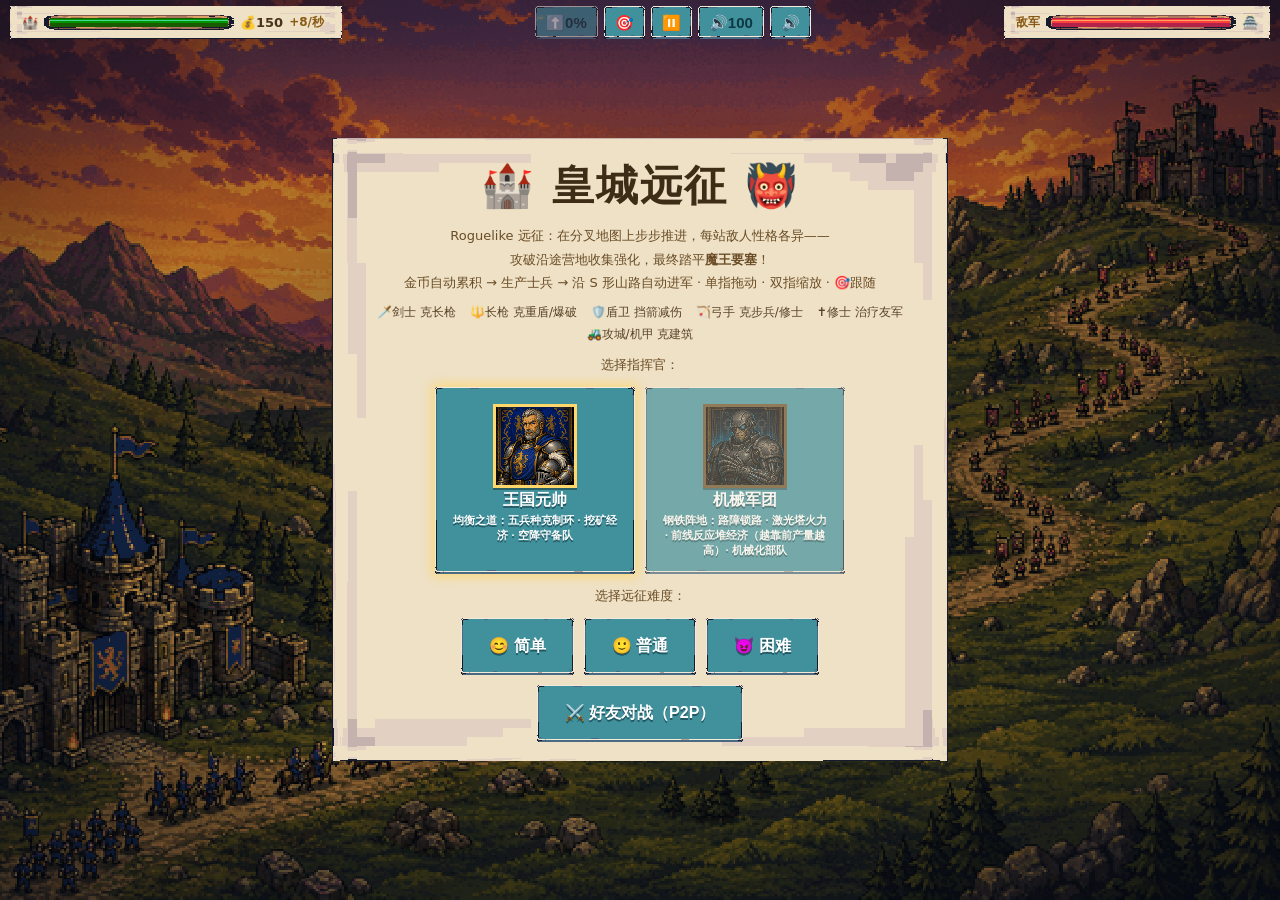
==== index.html @ db166dff "表情移到屏幕左侧并加冷却 + 老兵两级军衔 + 机械军团技能改为区域炮击 表情 - 气泡从世界坐标（城堡旁）改为屏幕左侧 DOM 流，镜头拖到哪都看得见，带发送者标签 - 新增 4.5 秒冷却：按钮显" ====
<!DOCTYPE html>
<html lang="zh">
<head>
<meta charset="utf-8">
<meta name="viewport" content="width=device-width,initial-scale=1,maximum-scale=1,user-scalable=no,viewport-fit=cover">
<title>🏰 皇城对决</title>
<link rel="stylesheet" href="css/style.css">
</head>
<body>
<canvas id="cv"></canvas>

<div id="topbar">
  <div class="side"><span>🏰</span><div class="hpwrap"><div class="hpfill" id="hpL"></div></div><span id="money">💰150</span><span class="inc" id="incomeTxt">+8/秒</span><span id="wTag"></span></div>
  <div class="mid">
    <button class="iconbtn" id="btnEvolve" title="攒经验进化时代">⬆️0%</button>
    <button class="iconbtn on" id="btnFollow" title="自动跟随战线">🎯</button>
    <button class="iconbtn" id="btnPause" title="暂停">⏸️</button>
    <button class="iconbtn" id="btnVol" title="音量大小（点击后拖动调节）">🔊100</button>
    <button class="iconbtn" id="btnMute" title="静音开关">🔊</button>
    <div id="volPanel" class="hidden">
      <span id="volIcon">🔊</span>
      <input id="volRange" type="range" min="0" max="100" step="1" value="100" aria-label="音量">
      <span id="volNum">100</span>
    </div>
  </div>
  <div class="side"><span class="inc" id="foeLabel">敌军</span><span class="inc specOnly" id="foeEvo"></span><span class="specOnly" id="foeMoney"></span><div class="hpwrap red"><div class="hpfill" id="hpR"></div></div><span>🏯</span></div>
</div>

<div id="queuebar"></div>
<div id="toast"></div>
<div id="unitbar"></div>
<div id="emoteWrap" style="display:none">
  <div id="emoteFeed"></div>
  <button class="iconbtn" id="btnSpeedReq" title="游戏倍速">
    <span>⏩</span><span class="sv" id="spdVal">×1</span>
  </button>
  <button class="iconbtn specOnly" id="btnSpecFlip" title="切换视角">🔄</button>
  <button class="iconbtn specOnly" id="btnSpecExit" title="退出观战">🚪</button>
  <div id="emoteBar" class="hidden"></div>
  <button class="iconbtn" id="btnEmote" title="快速表情">😄</button>
</div>
<div id="specBadge" class="hidden">👁️ 观战中</div>

<div id="spdAsk" class="hidden">
  <span id="spdAskTxt"></span>
  <button class="obtn sm" id="btnSpdOk">✅ 同意</button>
  <button class="obtn sm" id="btnSpdNo">❌ 拒绝</button>
</div>

<div class="overlay" id="menu">
  <div class="panel">
    <h1>🏰 皇城远征 👹</h1>
    <p>Roguelike 远征：在分叉地图上步步推进，每站敌人性格各异——<br>
       攻破沿途营地收集强化，最终踏平<b>魔王要塞</b>！<br>
       金币自动累积 → 生产士兵 → 沿 S 形山路自动进军 · 单指拖动 · 双指缩放 · 🎯跟随</p>
    <div class="units-tip">
      <span>🗡️剑士 克长枪</span><span>🔱长枪 克重盾/爆破</span><span>🛡️盾卫 挡箭减伤</span><span>🏹弓手 克步兵/修士</span><span>✝️修士 治疗友军</span><span>🚜攻城/机甲 克建筑</span>
    </div>
    <p style="margin:0">选择指挥官：</p>
    <div class="diffs" id="cmdrPickMenu"></div>
    <p style="margin:0">选择远征难度：</p>
    <div class="diffs">
      <button class="obtn" data-diff="easy">😊 简单</button>
      <button class="obtn" data-diff="normal">🙂 普通</button>
      <button class="obtn" data-diff="hard">😈 困难</button>
    </div>
    <div class="diffs">
      <button class="obtn" id="btnPvp">⚔️ 好友对战（P2P）</button>
    </div>
  </div>
</div>

<div class="overlay hidden" id="pvpov">
  <div class="panel">
    <h1>⚔️ 好友对战</h1>
    <p id="pvpStatus"></p>
    <div id="pvpPickSec" style="display:none;flex-direction:column;align-items:center;gap:8px">
      <p style="margin:0">选择你的指挥官：</p>
      <div class="diffs" id="pvpCmdrPick"></div>
      <div class="diffs"><button class="obtn" id="btnCmdrLock">✅ 确认指挥官</button></div>
      <p id="pvpFoeCmdr" style="margin:0;font-size:13px"></p>
    </div>
    <p id="pvpLink" style="word-break:break-all;font-size:12px"></p>
    <div class="diffs">
      <button class="obtn" id="btnPvpCopy">📋 复制邀请链接</button>
      <button class="obtn" id="btnPvpWatch">👁️ 复制观战链接</button>
      <button class="obtn" id="btnPvpStart" style="display:none">⚔️ 开始对战</button>
      <button class="obtn" id="btnPvpCancel">↩️ 返回</button>
    </div>
    <p style="font-size:12px">把链接发给好友，对方打开即自动进房。P2P 直连，双方各据一端；<br>少数网络（公司网/部分手机热点）可能打洞失败，换个网络即可。</p>
  </div>
</div>

<div class="overlay hidden" id="mapov">
  <div class="panel">
    <h1>🗺️ 远征地图</h1>
    <p id="mapInfo"></p>
    <div id="mapNodes"></div>
  </div>
</div>

<div class="overlay hidden" id="rewardov">
  <div class="panel">
    <h1 id="rewardTitle">🎁 战利品</h1>
    <div id="perkCards" class="diffs"></div>
  </div>
</div>

<div class="overlay hidden" id="runover">
  <div class="panel">
    <img id="runArt" class="endart hidden" alt="" draggable="false">
    <h1 id="runTitle"></h1>
    <p id="runDesc"></p>
    <div class="diffs">
      <button class="obtn" id="btnRunAgain">🔁 再次远征</button>
      <button class="obtn" id="btnRunMenu">🎚️ 主菜单</button>
    </div>
  </div>
</div>

<div class="overlay hidden" id="gameover">
  <div class="panel">
    <img id="goArt" class="endart hidden" alt="" draggable="false">
    <div id="goTitle"></div>
    <div class="diffs">
      <button class="obtn" id="btnAgain">🔁 再来一局</button>
      <button class="obtn" id="btnMenu">🎚️ 主菜单</button>
    </div>
  </div>
</div>

<div class="overlay hidden" id="pauseov">
  <div class="panel">
    <h1>⏸️ 已暂停</h1>
    <div class="diffs"><button class="obtn" id="btnResume">▶️ 继续</button></div>
  </div>
</div>

<script src="js/core.js"></script>
<script src="js/data.js"></script>
<script src="js/world.js"></script>
<script src="js/camera.js"></script>
<script src="js/audio_assets.js"></script>
<script src="js/game.js"></script>
<script src="js/render.js"></script>
<script src="js/ui.js"></script>
<script src="js/net.js"></script>
<script src="js/main.js"></script>
</body>
</html>
---- css/style.css ----
*{margin:0;padding:0;box-sizing:border-box;-webkit-tap-highlight-color:transparent}
:root{--sar:env(safe-area-inset-right,0px)}
html,body{height:100%;overflow:hidden;overscroll-behavior:none;background:#48632f;touch-action:none;user-select:none;-webkit-user-select:none;-webkit-touch-callout:none;font-family:system-ui,"Segoe UI","PingFang SC","Microsoft YaHei",sans-serif}
#cv{position:fixed;inset:0;display:block;touch-action:none}
#topbar{position:fixed;top:0;left:0;right:0;display:flex;align-items:flex-start;justify-content:space-between;gap:6px;padding:calc(6px + env(safe-area-inset-top)) calc(10px + env(safe-area-inset-right)) 0 calc(10px + env(safe-area-inset-left));pointer-events:none;z-index:20}
.side{display:flex;align-items:center;gap:6px;min-width:0;border:7px solid transparent;border-image:url('../assets/ts/ui_paper.png') 44 52 fill stretch;image-rendering:pixelated;padding:1px 5px;color:#4a3418;font-size:13px;font-weight:800;white-space:nowrap}
.inc{color:#8a5a16;font-weight:700;font-size:12px}
.hpwrap{flex:1 1 18vw;width:18vw;max-width:190px;min-width:24px;height:15px;background:url('../assets/ts/ui_bar.png');background-size:100% 100%;image-rendering:pixelated;padding:3px 6px;overflow:hidden}
.hpfill{height:100%;width:100%;background:url('../assets/ts/ui_barfill.png');background-size:100% 100%;image-rendering:pixelated;filter:hue-rotate(115deg) saturate(1.05);transition:width .25s}
.hpwrap.red .hpfill{filter:none}
.mid{display:flex;gap:6px;position:relative}
.iconbtn{pointer-events:auto;border:6px solid transparent;border-image:url('../assets/ts/ui_btn_sm.png') 30 fill stretch;image-rendering:pixelated;background:none;color:#0e3844;font-size:15px;line-height:1;padding:3px 5px;touch-action:manipulation;cursor:pointer;font-weight:800}
#btnFollow{opacity:.45}
#btnFollow.on{opacity:1}
#unitbar{position:fixed;left:0;right:0;bottom:0;display:flex;justify-content:center;align-items:stretch;gap:7px;padding:6px calc(8px + env(safe-area-inset-right)) calc(7px + env(safe-area-inset-bottom)) calc(8px + env(safe-area-inset-left));z-index:5}
.ub{flex:0 1 78px;min-width:56px;display:flex;flex-direction:column;align-items:center;padding:1px 2px 2px;border:9px solid transparent;border-image:url('../assets/ts/ui_button.png') 47 45 fill stretch;image-rendering:pixelated;background:none;color:#0c3a46;font-weight:800;touch-action:manipulation;cursor:pointer}
.ub .be{font-size:23px;line-height:1.2}
canvas.bi{width:27px;height:27px;image-rendering:pixelated}
.ub .bn{font-size:10px;color:#0c3a46;font-weight:700;line-height:1.2}
.ub .bc{font-size:11px;line-height:1.25;color:#083039}
.ub:disabled{opacity:.45;filter:grayscale(.9);cursor:default}
.ub.dark{border-image:url('../assets/ts/ui_button_red.png') 47 45 fill stretch;color:#fff}
.ub.dark .bn{color:#ffe9d0}
.ub.dark .bc{color:#ffd0b0}
.ub.dark.placing{box-shadow:0 0 10px 3px rgba(255,215,106,.7)}
#queuebar{position:fixed;left:50%;transform:translateX(-50%);bottom:calc(74px + env(safe-area-inset-bottom));display:flex;gap:4px;z-index:5;pointer-events:none}
.qitem{background:#f2e3c0;border:2px solid #a97f4b;border-radius:4px;padding:2px 5px 5px;font-size:15px;position:relative;color:#4a3418}
.qbar{position:absolute;left:3px;right:3px;bottom:2px;height:3px;background:rgba(90,60,20,.3);border-radius:2px;overflow:hidden}
.qfill{height:100%;background:#c8781e}
.overlay{position:fixed;inset:0;background:rgba(8,14,26,.74);display:flex;flex-direction:column;align-items:center;justify-content:center;gap:12px;z-index:10;color:#fff;text-align:center;padding:16px}
.overlay.hidden{display:none}
/* 大厅类界面铺像素背景图；文字都在羊皮纸面板里，所以只需轻度压暗+暗角衬托面板 */
#menu,#pvpov{background:
  radial-gradient(ellipse at center,rgba(6,10,20,.55) 0%,rgba(6,10,20,.28) 58%,rgba(6,10,20,.66) 100%),
  url('../assets/art/bg_menu.png') center/cover no-repeat #0b1526;
  image-rendering:pixelated}
.overlay h1{font-size:clamp(24px,6vw,42px);letter-spacing:2px}
.overlay p{font-size:13px;line-height:1.8;color:#cfe0ff;max-width:540px}
.diffs{display:flex;gap:10px;flex-wrap:wrap;justify-content:center}
.obtn{font-size:16px;font-weight:800;padding:8px 18px;border:10px solid transparent;border-image:url('../assets/ts/ui_button.png') 47 45 fill stretch;image-rendering:pixelated;background:none;color:#fff;text-shadow:0 2px 0 rgba(10,40,50,.55);touch-action:manipulation;cursor:pointer}
.obtn:active{transform:scale(.96)}
.panel{border:16px solid transparent;border-image:url('../assets/ts/ui_paper.png') 44 52 fill stretch;image-rendering:pixelated;padding:4px 12px;max-width:min(92vw,640px);max-height:88vh;overflow-y:auto;display:flex;flex-direction:column;align-items:center;gap:10px;color:#4a3418}
.panel h1{color:#3d2c16}
.panel p{color:#6a4c26}
.panel .units-tip span{color:#5a4326}
#mapNodes{display:flex;flex-direction:column-reverse;gap:10px;width:100%;position:relative}
#mapNodes svg{position:absolute;inset:0;pointer-events:none;z-index:0}
.maprow{display:grid;grid-template-columns:repeat(4,1fr);gap:6px}
.mnode{position:relative;z-index:1;min-width:0;font-size:13px;padding:6px 3px}
.mnode.done,.mnode:disabled{opacity:.45;filter:grayscale(.85)}
.pcard{display:flex;flex-direction:column;align-items:center;gap:2px;width:152px;padding:8px 6px}
.cmbtn{display:flex;flex-direction:column;align-items:center;gap:2px;width:200px;padding:7px 6px;opacity:.7}
.cmbtn small{font-size:11px;font-weight:600;line-height:1.35}
.cmbtn .pic{font-size:24px;line-height:1.2}
.cmbtn.sel{opacity:1;box-shadow:0 0 10px 3px rgba(255,215,106,.75)}
/* 指挥官立绘：无图时 buildCmdrPick 会自动退回 .pic 的 emoji */
.cmbtn .pic.art{display:block;width:84px;height:84px;image-rendering:pixelated;
  border:3px solid #6b4f2a;background:#1a1410;box-shadow:0 2px 0 rgba(0,0,0,.35)}
.cmbtn.sel .pic.art{border-color:#ffd76a}
.pcard .pic{font-size:26px;line-height:1.2}
.pcard small{font-size:11px;font-weight:600;line-height:1.35}
#goTitle{font-size:clamp(30px,7vw,50px)}
/* 结算插图：横屏手机上高度占比要克制，否则挤掉按钮 */
/* 大图不用 pixelated：显示尺寸与源图不是整数倍，硬采样会让像素块大小不均，平滑反而更好看 */
.endart{display:block;max-width:min(340px,74vw);max-height:46vh;
  border:4px solid #6b4f2a;box-shadow:0 3px 0 rgba(0,0,0,.35)}
.endart.hidden{display:none}
.units-tip{display:flex;flex-wrap:wrap;gap:5px 14px;justify-content:center;font-size:12px;color:#e6efff;max-width:560px}
/* 音量滑块面板：吊在顶栏音量按钮下方 */
#volPanel{position:absolute;top:calc(100% + 4px);right:0;display:flex;align-items:center;gap:7px;
  pointer-events:auto;touch-action:auto;background:#f2e3c0;border:3px solid #a97f4b;border-radius:9px;
  padding:6px 10px;color:#5a3a17;font-size:12px;font-weight:800;white-space:nowrap;z-index:22}
#volPanel.hidden{display:none}
#volNum{min-width:26px;text-align:right}
#volRange{-webkit-appearance:none;appearance:none;width:130px;height:14px;background:none;touch-action:auto;cursor:pointer}
#volRange::-webkit-slider-runnable-track{height:10px;background:#8a6b45;border:2px solid #5f4527;border-radius:0;
  box-shadow:inset 0 3px 0 rgba(255,255,255,.18)}
#volRange::-moz-range-track{height:10px;background:#8a6b45;border:2px solid #5f4527}
#volRange::-webkit-slider-thumb{-webkit-appearance:none;appearance:none;width:14px;height:20px;margin-top:-7px;
  background:#4fb4d8;border:2px solid #123b4d;border-radius:0;box-shadow:inset 0 -4px 0 rgba(0,0,0,.25)}
#volRange::-moz-range-thumb{width:14px;height:20px;background:#4fb4d8;border:2px solid #123b4d;border-radius:0}
@media (pointer:coarse){
  #volRange{width:150px;height:22px}
  #volRange::-webkit-slider-thumb{width:18px;height:26px;margin-top:-9px}
  #volPanel{padding:8px 12px;font-size:13px}
}
#emoteWrap{position:fixed;left:calc(8px + env(safe-area-inset-left));bottom:calc(92px + env(safe-area-inset-bottom));z-index:5;flex-direction:column;gap:8px;align-items:flex-start}
#btnSpeedReq{width:56px;height:56px;display:flex;flex-direction:column;align-items:center;justify-content:center;gap:0;font-size:17px;line-height:1.1;padding:0}
#btnSpeedReq .sv{font-size:13px;font-weight:800}
#spdAsk{position:fixed;top:calc(84px + env(safe-area-inset-top));left:50%;transform:translateX(-50%);z-index:31;display:flex;align-items:center;gap:8px;background:#f2e3c0;border:3px solid #a97f4b;border-radius:10px;padding:8px 12px;color:#5a3a17;font-size:14px;font-weight:800}
#spdAsk.hidden{display:none}
.obtn.sm{font-size:13px;padding:5px 10px;border-width:8px}
/* 横排而非竖排：竖排 8 个按钮高约 365px，横屏手机只有 390px 高，顶上 2~3 个会被顶出屏幕点不到 */
#emoteBar{display:flex;flex-direction:row;flex-wrap:wrap;gap:2px;max-width:min(80vw,380px);
  background:#f2e3c0;border:2px solid #a97f4b;border-radius:10px;padding:4px}
#emoteBar.hidden{display:none}
#emoteBar button{font-size:24px;background:none;border:none;padding:3px 8px;cursor:pointer;touch-action:manipulation;line-height:1.2}
/* 观战：只在 body.spectating 下出现的元素 */
.specOnly{display:none}
body.spectating .specOnly{display:inline-flex}
body.spectating #unitbar{display:none}
/* 观众保留生产队列（快照专门传了 q0/q1），队列条下移填补出兵栏的位置 */
body.spectating #queuebar{bottom:calc(18px + env(safe-area-inset-bottom))}
#specBadge{position:fixed;left:50%;transform:translateX(-50%);top:calc(6px + env(safe-area-inset-top));
  z-index:31;background:rgba(24,18,8,.72);color:#ffd76a;font-size:12px;font-weight:800;
  padding:3px 12px;border-radius:12px;pointer-events:none}
#specBadge.hidden{display:none}
/* 表情气泡流：屏幕左侧，不跟战场坐标走。
   作为 #emoteWrap 这一列的首个子项自动堆在按钮上方——观战时列里换成了另外几个按钮，
   靠 flex 自适应，不能写死 bottom 偏移（写死会盖住观战的切换视角按钮） */
/* 正序 + JS 前插新气泡：最新的在最上面，空间不够时 overflow 裁掉的是最下面的旧气泡。
   用 column-reverse 会反过来把刚收到的那条裁掉，正是要避免的 */
#emoteFeed{display:flex;flex-direction:column;gap:5px;align-items:flex-start;
  max-height:min(30vh,140px);pointer-events:none;overflow:hidden}
#emoteWrap.picking #emoteFeed{display:none}   /* 展开表情面板时让位，免得气泡压住选项 */
.ebub{display:flex;align-items:center;gap:6px;background:rgba(24,18,8,.72);
  border:2px solid #a97f4b;border-radius:14px;padding:2px 10px 2px 7px;
  white-space:nowrap;animation:ebfade 3.6s forwards}
.ebub .who{font-size:11px;font-weight:800;color:#f2e3c0;opacity:.9}
.ebub .face{font-size:20px;line-height:1.3}
.ebub.me{border-color:#5aa9ff}
.ebub.me .who{color:#a8d4ff}
.ebub.foe{border-color:#ff6a6a}
.ebub.foe .who{color:#ffb3b3}
.ebub.blue{border-color:#5aa9ff}
.ebub.red{border-color:#ff6a6a}
.ebub.spec{border-color:#a97f4b;opacity:.9}
@keyframes ebfade{0%{opacity:0;transform:translateX(-14px)}8%{opacity:1;transform:none}82%{opacity:1}100%{opacity:0}}
#btnEmote.cooling{opacity:.55;font-size:14px}
#toast{position:fixed;top:calc(46px + env(safe-area-inset-top));left:50%;transform:translateX(-50%);z-index:30;display:flex;flex-direction:column;gap:4px;align-items:center;pointer-events:none}
.tmsg{background:#f2e3c0;border:2px solid #a97f4b;color:#7a3c10;font-size:13px;font-weight:800;padding:5px 14px;border-radius:6px;white-space:nowrap;animation:tfade 3s forwards}
@keyframes tfade{0%{opacity:0;transform:translateY(-6px)}10%{opacity:1;transform:none}80%{opacity:1}100%{opacity:0}}
#btnEvolve{opacity:.55;min-width:58px}
#btnEvolve.ready{opacity:1;color:#ffd76a;animation:pulse .9s infinite alternate}
@keyframes pulse{from{box-shadow:0 0 0 0 rgba(255,215,106,0)}to{box-shadow:0 0 10px 3px rgba(255,215,106,.85)}}
@media (max-width:600px){
  #topbar{gap:4px}
  .side{font-size:11px;gap:4px;padding:4px 7px}
  .inc{font-size:10px}
  .hpwrap{flex-basis:14vw;width:14vw;min-width:20px}
  .iconbtn{font-size:14px;padding:6px 8px}
}
@media (pointer:coarse){
  .ub{min-height:58px}
  .ub .be{font-size:25px}
  canvas.bi{width:30px;height:30px}
  .iconbtn{padding:7px 8px}
  #emoteBar button{font-size:27px;padding:4px 7px}
}
@media (max-width:440px){
  .inc{display:none}
  .side{gap:3px;padding:4px 5px}
  .iconbtn{padding:5px 6px;font-size:13px}
  #topbar{gap:3px}
}
@media (max-width:390px){
  #unitbar{gap:3px;padding-left:calc(4px + env(safe-area-inset-left));padding-right:calc(4px + env(safe-area-inset-right))}
  .ub{min-width:44px}
}
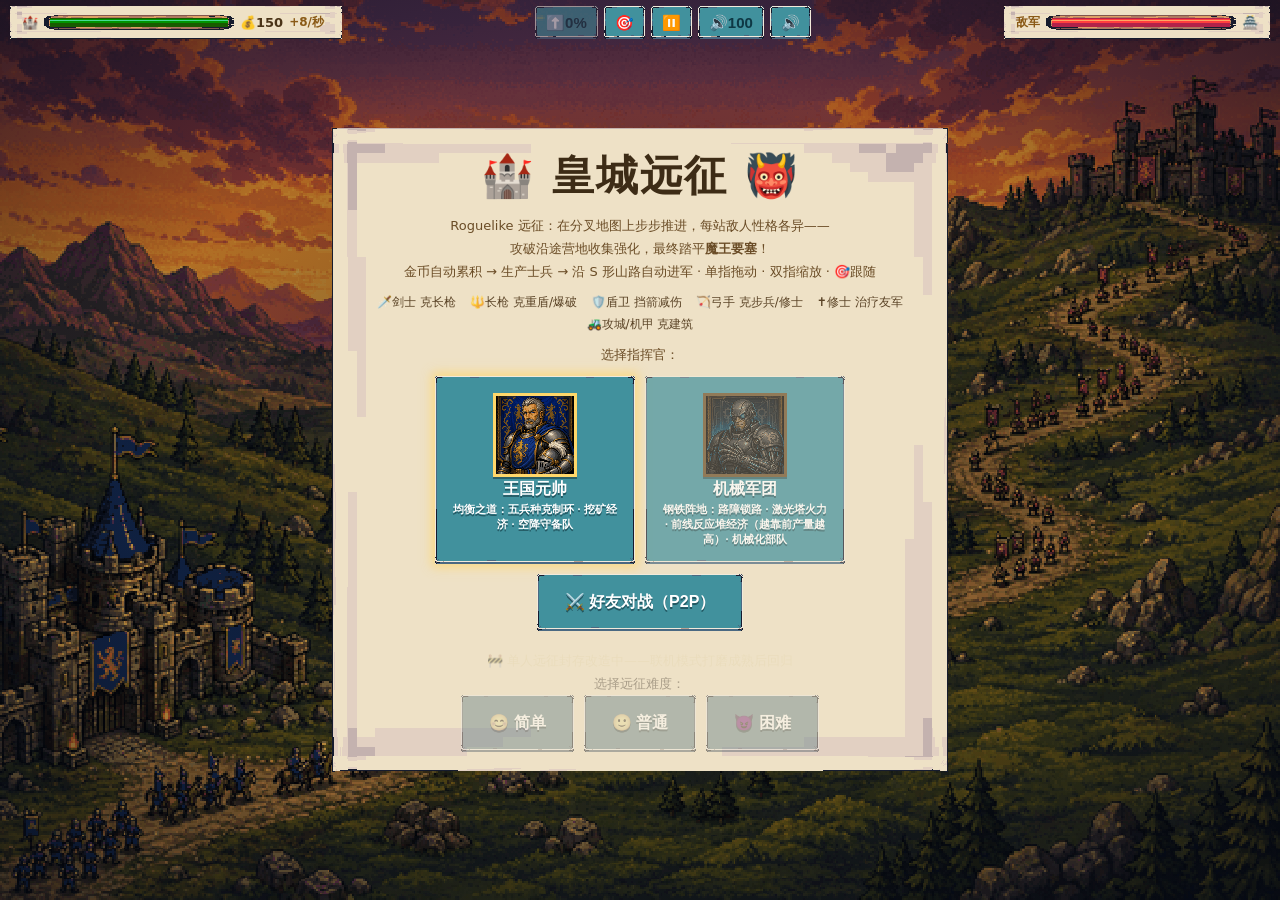
==== commit 37b9c189: "前线放置规则 v2 + 反应堆资产化 + 单人模式封存 - 放置物(建筑/空降)限前线+100px内，8秒滑窗防单兵拉线，近半场0.45L保底；空降另限L-420、哨站旗90px豁免 - 反应堆可升级" ====
--- a/index.html
+++ b/index.html
@@ -47,6 +47,12 @@
   <button class="obtn sm" id="btnSpdNo">❌ 拒绝</button>
 </div>
 
+<div id="wsMenu" class="hidden">
+  <span id="wsInfo"></span>
+  <button class="obtn sm" id="btnWsUp" type="button">⬆️</button>
+  <button class="obtn sm" id="btnWsRec" type="button">♻️</button>
+</div>
+
 <div class="overlay" id="menu">
   <div class="panel">
     <h1>🏰 皇城远征 👹</h1>
@@ -58,14 +64,17 @@
     </div>
     <p style="margin:0">选择指挥官：</p>
     <div class="diffs" id="cmdrPickMenu"></div>
-    <p style="margin:0">选择远征难度：</p>
-    <div class="diffs">
-      <button class="obtn" data-diff="easy">😊 简单</button>
-      <button class="obtn" data-diff="normal">🙂 普通</button>
-      <button class="obtn" data-diff="hard">😈 困难</button>
-    </div>
     <div class="diffs">
       <button class="obtn" id="btnPvp">⚔️ 好友对战（P2P）</button>
+    </div>
+    <div id="soloSec">
+      <p id="soloNote" style="margin:8px 0 0">🚧 单人远征封存改造中——联机模式打磨成熟后回归</p>
+      <p style="margin:0">选择远征难度：</p>
+      <div class="diffs">
+        <button class="obtn" data-diff="easy">😊 简单</button>
+        <button class="obtn" data-diff="normal">🙂 普通</button>
+        <button class="obtn" data-diff="hard">😈 困难</button>
+      </div>
     </div>
   </div>
 </div>
@@ -81,6 +90,10 @@
       <p id="pvpFoeCmdr" style="margin:0;font-size:13px"></p>
     </div>
     <p id="pvpLink" style="word-break:break-all;font-size:12px"></p>
+    <div id="diagBox">
+      <div id="diagList"></div>
+      <p id="diagHint"></p>
+    </div>
     <div class="diffs">
       <button class="obtn" id="btnPvpCopy">📋 复制邀请链接</button>
       <button class="obtn" id="btnPvpWatch">👁️ 复制观战链接</button>
@@ -145,6 +158,7 @@
 <script src="js/render.js"></script>
 <script src="js/ui.js"></script>
 <script src="js/net.js"></script>
+<script src="js/netdiag.js"></script>
 <script src="js/main.js"></script>
 </body>
 </html>
--- a/css/style.css
+++ b/css/style.css
@@ -39,6 +39,18 @@
 .diffs{display:flex;gap:10px;flex-wrap:wrap;justify-content:center}
 .obtn{font-size:16px;font-weight:800;padding:8px 18px;border:10px solid transparent;border-image:url('../assets/ts/ui_button.png') 47 45 fill stretch;image-rendering:pixelated;background:none;color:#fff;text-shadow:0 2px 0 rgba(10,40,50,.55);touch-action:manipulation;cursor:pointer}
 .obtn:active{transform:scale(.96)}
+/* 单人封存态：整段灰显，按钮保留可点（点击只弹提示，见 ui.js 的 SOLO_LOCKED 拦截） */
+#soloSec.locked{opacity:.45;filter:saturate(.35)}
+#soloSec.locked .obtn{cursor:not-allowed}
+#soloSec.locked .obtn:active{transform:none}
+#soloNote{font-size:13px;color:#ffd76a}
+/* 反应堆资产菜单：轻点己方反应堆弹出，固定在建造栏上方居中 */
+#wsMenu{position:fixed;left:50%;transform:translateX(-50%);bottom:150px;display:flex;gap:8px;
+  align-items:center;background:rgba(24,34,44,.92);border-radius:12px;padding:7px 12px;
+  z-index:9} /* 必须低于 .overlay(10)：结算/菜单弹出时要压住它 */
+#wsMenu.hidden{display:none}
+#wsMenu span{font-size:13px;color:#ffd76a;font-weight:700;text-shadow:0 1px 0 rgba(0,0,0,.6);white-space:nowrap}
+#wsMenu .obtn.dis{opacity:.45;pointer-events:none}
 .panel{border:16px solid transparent;border-image:url('../assets/ts/ui_paper.png') 44 52 fill stretch;image-rendering:pixelated;padding:4px 12px;max-width:min(92vw,640px);max-height:88vh;overflow-y:auto;display:flex;flex-direction:column;align-items:center;gap:10px;color:#4a3418}
 .panel h1{color:#3d2c16}
 .panel p{color:#6a4c26}
@@ -59,6 +71,18 @@
 .cmbtn.sel .pic.art{border-color:#ffd76a}
 .pcard .pic{font-size:26px;line-height:1.2}
 .pcard small{font-size:11px;font-weight:600;line-height:1.35}
+/* P2P 连接诊断：连不上时要看得出卡在哪一环 */
+#diagBox{width:100%;max-width:520px;background:rgba(34,26,12,.10);
+  border:2px solid #a97f4b;border-radius:8px;padding:7px 10px;text-align:left}
+.drow{display:flex;align-items:baseline;gap:7px;font-size:12px;line-height:1.75;color:#6a4c26}
+.drow .di{width:16px;flex:none}
+.drow .dt{width:70px;flex:none;font-weight:800;color:#4a3418}
+.drow .dd{flex:1;min-width:0;word-break:break-all}
+.drow .dd.ok{color:#2f7a3d}
+.drow .dd.warn{color:#9a6a12}
+.drow .dd.bad{color:#a6342a}
+#diagHint{margin:5px 0 0;font-size:11.5px;line-height:1.6;color:#8a5a1a}
+#diagHint:empty{display:none}
 #goTitle{font-size:clamp(30px,7vw,50px)}
 /* 结算插图：横屏手机上高度占比要克制，否则挤掉按钮 */
 /* 大图不用 pixelated：显示尺寸与源图不是整数倍，硬采样会让像素块大小不均，平滑反而更好看 */
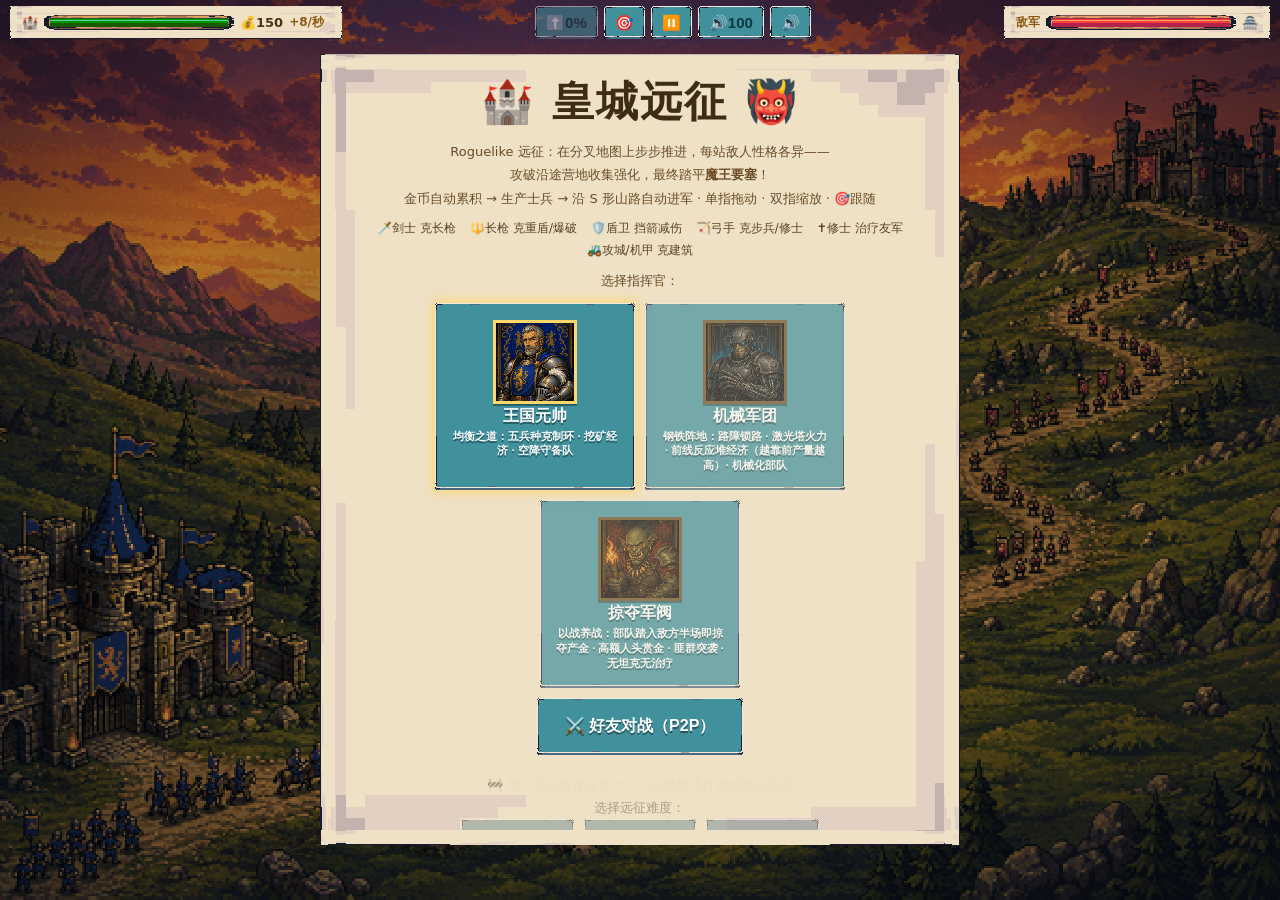
==== commit ee1a2108: "静态资源加 ?v= 缓存串：杜绝「HTML 已更新、JS 还是旧的」混版状态" ====
--- a/index.html
+++ b/index.html
@@ -4,7 +4,7 @@
 <meta charset="utf-8">
 <meta name="viewport" content="width=device-width,initial-scale=1,maximum-scale=1,user-scalable=no,viewport-fit=cover">
 <title>🏰 皇城对决</title>
-<link rel="stylesheet" href="css/style.css">
+<link rel="stylesheet" href="css/style.css?v=20260728a">
 </head>
 <body>
 <canvas id="cv"></canvas>
@@ -100,7 +100,7 @@
       <button class="obtn" id="btnPvpStart" style="display:none">⚔️ 开始对战</button>
       <button class="obtn" id="btnPvpCancel">↩️ 返回</button>
     </div>
-    <p style="font-size:12px">把链接发给好友，对方打开即自动进房。P2P 直连，双方各据一端；<br>少数网络（公司网/部分手机热点）可能打洞失败，换个网络即可。</p>
+    <p style="font-size:12px">把链接发给好友，对方打开即自动进房。P2P 直连，双方各据一端；<br>少数网络（公司网/部分手机热点）可能打洞失败，换个网络即可。<br>🛈 对局过程数据将用于平衡性分析。</p>
   </div>
 </div>
 
@@ -149,16 +149,21 @@
   </div>
 </div>
 
-<script src="js/core.js"></script>
-<script src="js/data.js"></script>
-<script src="js/world.js"></script>
-<script src="js/camera.js"></script>
-<script src="js/audio_assets.js"></script>
-<script src="js/game.js"></script>
-<script src="js/render.js"></script>
-<script src="js/ui.js"></script>
-<script src="js/net.js"></script>
-<script src="js/netdiag.js"></script>
-<script src="js/main.js"></script>
+<!-- ?v= 缓存串：GitHub Pages 给 JS 的缓存是 10 分钟，不加它会出现
+     "HTML 已更新、JS 还是旧的"这种最难查的混版状态。
+     改动线材协议时（UNITS 顺序 / COMMANDERS 键 / 快照字段）连同 net.js 的 appId
+     与 telemetry.js 的 TELE_VER 一起升，三者保持同步。 -->
+<script src="js/core.js?v=20260728a"></script>
+<script src="js/data.js?v=20260728a"></script>
+<script src="js/world.js?v=20260728a"></script>
+<script src="js/camera.js?v=20260728a"></script>
+<script src="js/audio_assets.js?v=20260728a"></script>
+<script src="js/game.js?v=20260728a"></script>
+<script src="js/render.js?v=20260728a"></script>
+<script src="js/ui.js?v=20260728a"></script>
+<script src="js/net.js?v=20260728a"></script>
+<script src="js/netdiag.js?v=20260728a"></script>
+<script src="js/telemetry.js?v=20260728a"></script>
+<script src="js/main.js?v=20260728a"></script>
 </body>
 </html>
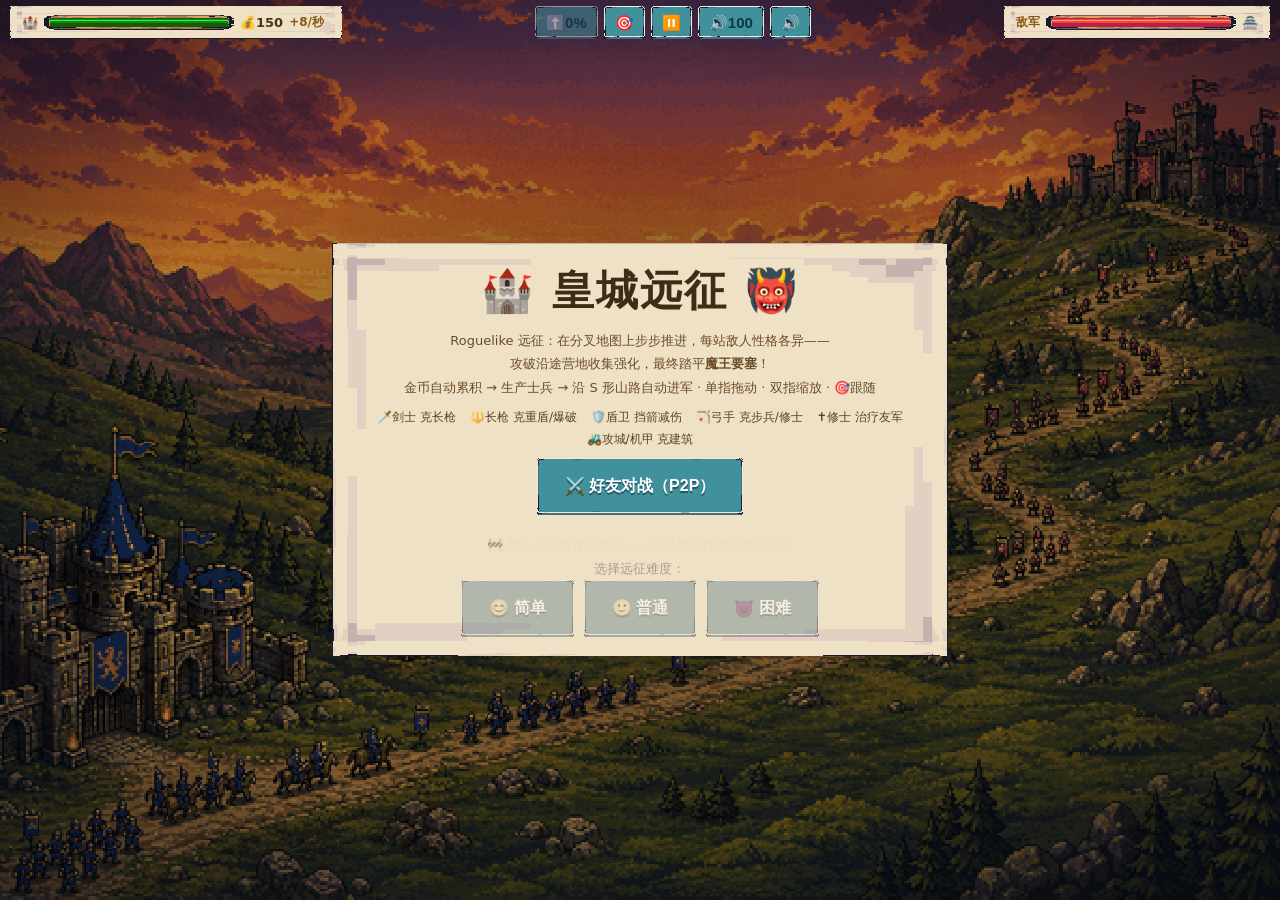
==== commit 2396dc24: "第三时代工程喷射坦克：空投、喷射、自修与联机同步" ====
--- a/index.html
+++ b/index.html
@@ -62,8 +62,12 @@
     <div class="units-tip">
       <span>🗡️剑士 克长枪</span><span>🔱长枪 克重盾/爆破</span><span>🛡️盾卫 挡箭减伤</span><span>🏹弓手 克步兵/修士</span><span>✝️修士 治疗友军</span><span>🚜攻城/机甲 克建筑</span>
     </div>
-    <p style="margin:0">选择指挥官：</p>
-    <div class="diffs" id="cmdrPickMenu"></div>
+    <!-- 主菜单的指挥官选择只服务于当前封存的单人远征。
+         PvP 会在双方连接后于大厅内独立选人，避免在入口页造成“已为 PvP 选定”的误解。 -->
+    <div hidden>
+      <p style="margin:0">选择指挥官：</p>
+      <div class="diffs" id="cmdrPickMenu"></div>
+    </div>
     <div class="diffs">
       <button class="obtn" id="btnPvp">⚔️ 好友对战（P2P）</button>
     </div>
@@ -153,17 +157,17 @@
      "HTML 已更新、JS 还是旧的"这种最难查的混版状态。
      改动线材协议时（UNITS 顺序 / COMMANDERS 键 / 快照字段）连同 net.js 的 appId
      与 telemetry.js 的 TELE_VER 一起升，三者保持同步。 -->
-<script src="js/core.js?v=20260728a"></script>
-<script src="js/data.js?v=20260728a"></script>
-<script src="js/world.js?v=20260728a"></script>
-<script src="js/camera.js?v=20260728a"></script>
-<script src="js/audio_assets.js?v=20260728a"></script>
-<script src="js/game.js?v=20260728a"></script>
-<script src="js/render.js?v=20260728a"></script>
-<script src="js/ui.js?v=20260728a"></script>
-<script src="js/net.js?v=20260728a"></script>
-<script src="js/netdiag.js?v=20260728a"></script>
-<script src="js/telemetry.js?v=20260728a"></script>
-<script src="js/main.js?v=20260728a"></script>
+<script src="js/core.js?v=20260728e"></script>
+<script src="js/data.js?v=20260728e"></script>
+<script src="js/world.js?v=20260728e"></script>
+<script src="js/camera.js?v=20260728e"></script>
+<script src="js/audio_assets.js?v=20260728e"></script>
+<script src="js/game.js?v=20260728e"></script>
+<script src="js/render.js?v=20260728e"></script>
+<script src="js/ui.js?v=20260728e"></script>
+<script src="js/net.js?v=20260728e"></script>
+<script src="js/netdiag.js?v=20260728e"></script>
+<script src="js/telemetry.js?v=20260728e"></script>
+<script src="js/main.js?v=20260728e"></script>
 </body>
 </html>
